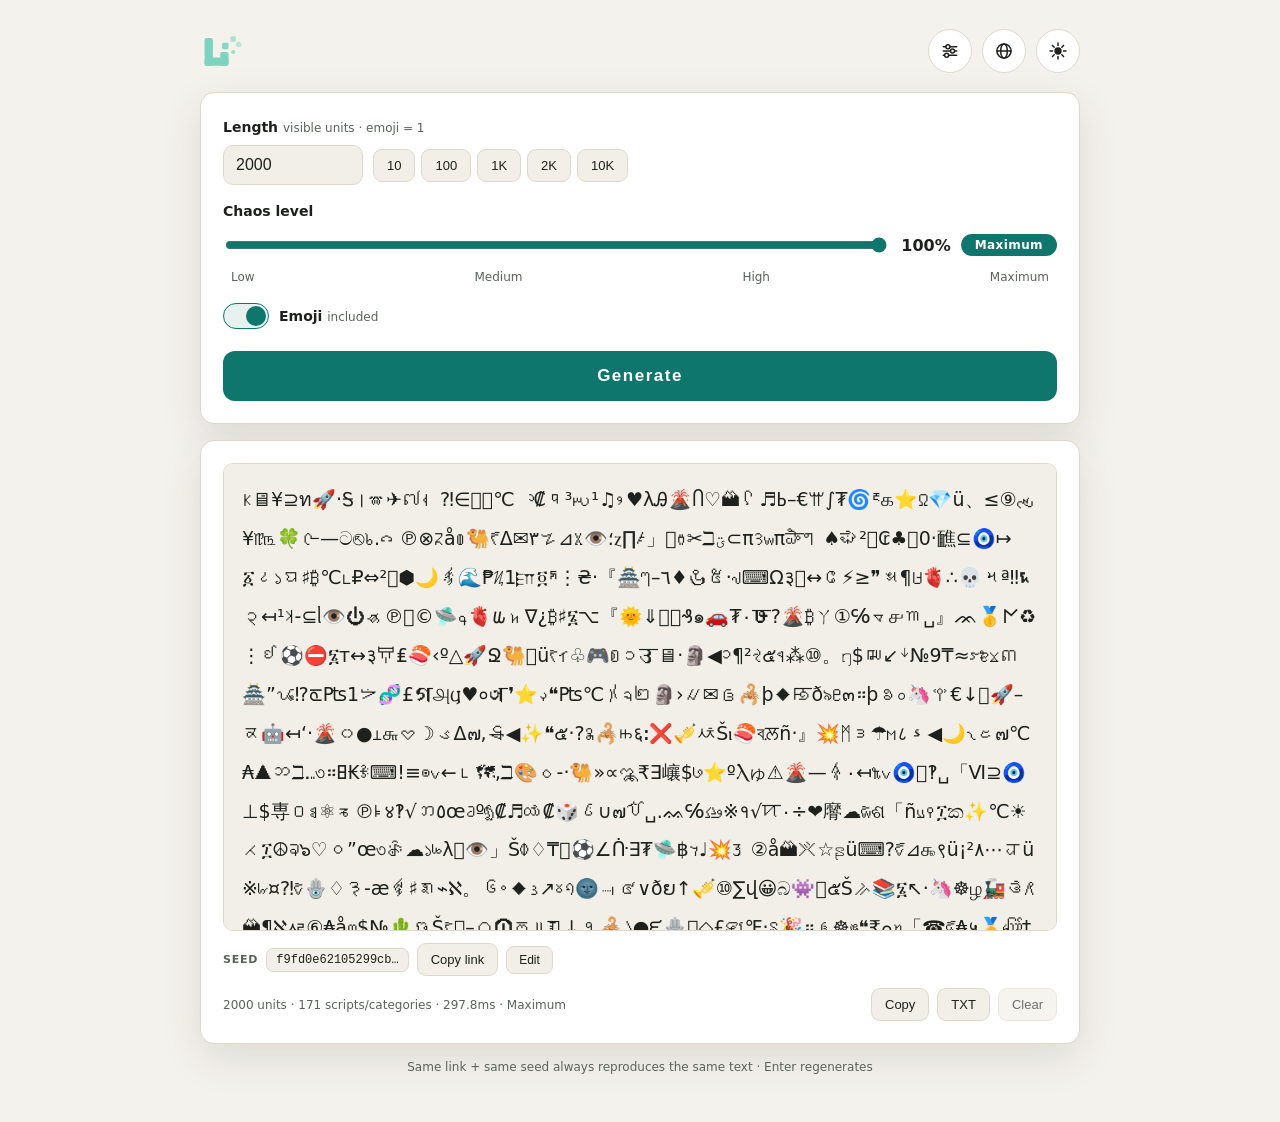
==== generator.html @ ec0bfb4d "Publish Unicode Chaos Generator: bilingual landing, 170-script engine, reproducible seeds Static zer" ====
<!DOCTYPE html>
<html lang="en" dir="ltr" data-theme="dark">
<head>
<meta charset="UTF-8" />
<meta name="viewport" content="width=device-width, initial-scale=1.0" />
<meta name="color-scheme" content="dark light" />
<title>Unicode Chaos</title>
<script>
try {
  var _l = new URLSearchParams(location.search).get('lang') || localStorage.getItem('chaos-lang')
    || ((navigator.language || 'en').toLowerCase().indexOf('ar') === 0 ? 'ar' : 'en');
  if (_l !== 'ar') _l = 'en';
  document.documentElement.lang = _l;
  document.documentElement.dir = _l === 'ar' ? 'rtl' : 'ltr';
  var _t = localStorage.getItem('chaos-theme');
  if (_t !== 'dark' && _t !== 'light') _t = (matchMedia('(prefers-color-scheme: light)').matches) ? 'light' : 'dark';
  document.documentElement.dataset.theme = _t;
} catch (e) {}
</script>
<link rel="icon" href="favicon.svg" type="image/svg+xml" />
<link rel="icon" href="favicon-32.png" sizes="32x32" type="image/png" />
<link rel="apple-touch-icon" href="apple-touch-icon.png" />
<meta name="theme-color" content="#101210" />
<link rel="stylesheet" href="style.css" />
</head>
<body>
<main class="card">
  <header class="top gen-top">
    <a class="brandmark" href="index.html" data-keeplang data-i18n-aria="home" aria-label="Back to start"><img src="favicon.svg" alt="Unicode Chaos" width="46" height="46" /></a>
    <div class="top-actions">
      <button id="advBtn" class="iconbtn" type="button" data-i18n-aria="advanced" aria-label="Advanced settings" aria-haspopup="dialog">
        <svg viewBox="0 0 24 24" aria-hidden="true"><g stroke="currentColor" stroke-width="1.8" stroke-linecap="round"><line x1="4" y1="7" x2="20" y2="7"/><line x1="4" y1="12" x2="20" y2="12"/><line x1="4" y1="17" x2="20" y2="17"/></g><g fill="var(--card)" stroke="currentColor" stroke-width="1.8"><circle cx="9.5" cy="7" r="2.4"/><circle cx="15" cy="12" r="2.4"/><circle cx="8" cy="17" r="2.4"/></g></svg>
        <span class="dot" id="advDot" hidden></span>
      </button>
      <div class="langwrap">
        <button id="langToggle" class="iconbtn" type="button" data-i18n-aria="language" aria-label="Language" aria-haspopup="menu" aria-expanded="false">
          <svg viewBox="0 0 24 24" aria-hidden="true" fill="none" stroke="currentColor" stroke-width="1.8"><circle cx="12" cy="12" r="8.5"/><ellipse cx="12" cy="12" rx="4" ry="8.5"/><line x1="3.5" y1="12" x2="20.5" y2="12" stroke-linecap="round"/></svg>
        </button>
        <div id="langMenu" class="langmenu" role="menu" hidden>
          <button type="button" role="menuitemradio" data-lang="ar"><b>العربية</b><span>Arabic · right-to-left</span></button>
          <button type="button" role="menuitemradio" data-lang="en"><b>English</b><span>الإنجليزية · left-to-right</span></button>
        </div>
      </div>
      <button id="theme" type="button" data-i18n-aria="theme" aria-label="Dark / light">
        <svg class="ic-moon" viewBox="0 0 24 24" aria-hidden="true"><defs><mask id="mcut"><rect width="24" height="24" fill="#fff"/><circle cx="17.5" cy="7.5" r="6.5" fill="#000"/></mask></defs><circle cx="12" cy="12" r="8" fill="currentColor" mask="url(#mcut)"/></svg>
        <svg class="ic-sun" viewBox="0 0 24 24" aria-hidden="true"><circle cx="12" cy="12" r="4.4" fill="currentColor"/><g stroke="currentColor" stroke-width="1.8" stroke-linecap="round"><line x1="12" y1="2.5" x2="12" y2="5.5"/><line x1="12" y1="18.5" x2="12" y2="21.5"/><line x1="2.5" y1="12" x2="5.5" y2="12"/><line x1="18.5" y1="12" x2="21.5" y2="12"/><line x1="5.3" y1="5.3" x2="7.4" y2="7.4"/><line x1="16.6" y1="16.6" x2="18.7" y2="18.7"/><line x1="5.3" y1="18.7" x2="7.4" y2="16.6"/><line x1="16.6" y1="7.4" x2="18.7" y2="5.3"/></g></svg>
      </button>
    </div>
  </header>

  <section class="panel">
    <label class="row-label" for="len"><span data-i18n="length">Length</span> <span class="hint" data-i18n="lenHint">visible units · emoji = 1</span></label>
    <div class="row">
      <input id="len" type="number" value="2000" min="1" max="100000" />
      <div class="presets">
        <button data-preset="10">10</button>
        <button data-preset="100">100</button>
        <button data-preset="1000">1K</button>
        <button data-preset="2000">2K</button>
        <button data-preset="10000">10K</button>
      </div>
    </div>

    <label class="row-label" for="chaos" data-i18n="chaos">Chaos level</label>
    <div class="row">
      <input id="chaos" type="range" min="0" max="100" value="100" />
      <span id="chaosVal">100%</span>
      <span id="levelName" class="badge" data-level="maximum">Maximum</span>
    </div>
    <div class="scale"><span class="tick" data-value="10" data-i18n="low">Low</span><span class="tick" data-value="40" data-i18n="medium">Medium</span><span class="tick" data-value="70" data-i18n="high">High</span><span class="tick" data-value="100" data-i18n="maximum">Maximum</span></div>

    <div class="row switchrow">
      <input type="checkbox" id="emojiToggle" class="switch" checked />
      <label for="emojiToggle" class="switchlabel"><span data-i18n="emoji">Emoji</span> <span id="emojiState" class="hint">included</span></label>
    </div>

    <button id="generate" class="big" data-i18n="generate">Generate</button>
  </section>

  <section class="panel">
    <div id="output" class="output" aria-live="polite" title="Click to select all" tabindex="0"></div>
    <div class="seedrow">
      <span class="seedlabel" data-i18n="seed">seed</span>
      <code id="seed">—</code>
      <button id="share" data-i18n="share">Copy link</button>
      <button id="seedEdit" class="mini" data-i18n="edit">Edit</button>
    </div>
    <div class="seededit" id="seedEditRow" hidden>
      <input id="customSeed" type="text" dir="ltr" autocomplete="off" autocapitalize="off" spellcheck="false" data-i18n-ph="seedPh" placeholder="Type anything — even keyboard mashing…" maxlength="200" />
      <button id="seedApply" class="mini" data-i18n="apply">Use</button>
      <button id="seedRandom" class="mini" data-i18n="random">Random</button>
      <code id="seedHash">—</code>
    </div>
    <p class="hint seedhint" id="seedHint" data-i18n="seedHint" hidden>Latin letters only · same text gives same output</p>
    <div class="foot">
      <span id="stats"></span>
      <div class="actions">
        <button id="copy" data-i18n="copy">Copy</button>
        <button id="download">TXT</button>
        <button id="clear" class="ghost" data-i18n="clear">Clear</button>
      </div>
    </div>
  </section>

  <p class="tiny" data-i18n="tiny">Same link + same seed always reproduces the same text · Enter regenerates</p>
</main>

<div class="modalback" id="advModal" hidden>
  <div class="modal" role="dialog" aria-modal="true" aria-labelledby="advTitle">
    <div class="mhead">
      <h2 id="advTitle" data-i18n="advanced">Advanced — choose scripts &amp; categories</h2>
      <button id="advClose" class="iconbtn" type="button" data-i18n-aria="close" aria-label="Close">
        <svg viewBox="0 0 24 24" aria-hidden="true"><g stroke="currentColor" stroke-width="2" stroke-linecap="round"><line x1="6" y1="6" x2="18" y2="18"/><line x1="18" y1="6" x2="6" y2="18"/></g></svg>
      </button>
    </div>
    <input id="scriptFilter" type="search" data-i18n-ph="filterPh" placeholder="Filter scripts…" aria-label="Filter scripts" autocomplete="off" />
    <div id="catList" class="catlist"></div>
    <div id="scriptGroups"></div>
    <div class="advfoot">
      <span id="selCount" class="hint"></span>
      <span class="advbtns"><button id="selAll" type="button" data-i18n="all">All</button><button id="selNone" type="button" data-i18n="none">None</button></span>
    </div>
  </div>
</div>

<script src="js/fallback-data.js"></script>
<script src="js/entropy.js"></script>
<script src="js/random.js"></script>
<script src="js/weights.js"></script>
<script src="js/diversity.js"></script>
<script src="js/unicode.js"></script>
<script src="js/generator.js"></script>
<script src="js/site.js"></script>
<script src="js/app.js"></script>
</body>
</html>
---- style.css ----
/* Calm single-hue theme: warm neutrals + one teal accent. No rainbow gradients. */
:root {
  --radius: 14px;
}
[data-theme="dark"] {
  --bg: #101210;
  --card: #181b18;
  --panel: #1e221e;
  --field: #121412;
  --line: #2c332c;
  --txt: #eceee8;
  --mut: #9aa39a;
  --acc: #7dd3c0;
  --acc-ink: #0c1f1a;
  --acc-soft: rgba(125, 211, 192, .12);
  --shadow: 0 18px 50px rgba(0, 0, 0, .45);
}
[data-theme="light"] {
  --bg: #f4f2ec;
  --card: #ffffff;
  --panel: #f8f7f2;
  --field: #f1efe7;
  --line: #ddd8ca;
  --txt: #1e201d;
  --mut: #5b625b;
  --acc: #0f766e;
  --acc-ink: #ffffff;
  --acc-soft: rgba(15, 118, 110, .1);
  --shadow: 0 14px 40px rgba(60, 60, 50, .12);
}

* { box-sizing: border-box; }
html { -webkit-text-size-adjust: 100%; }
body {
  margin: 0; min-height: 100vh; color: var(--txt); background: var(--bg);
  font-family: system-ui, "Segoe UI", Arial, sans-serif;
  display: flex; justify-content: center; padding: 28px 14px 48px;
  transition: background .25s, color .25s;
}
.card { width: min(880px, 100%); }
.top {
  display: flex; justify-content: space-between; align-items: flex-start;
  gap: 12px; margin-bottom: 18px;
}
h1 { margin: 0; font-size: clamp(24px, 4vw, 34px); letter-spacing: .5px; font-weight: 800; }
.brand { display: flex; gap: 13px; align-items: center; }
.brand img { flex: none; width: 46px; height: 46px; border-radius: 12px; }
/* generator header: logo only + actions */
.gen-top { align-items: center; }
.brandmark { display: inline-flex; line-height: 0; border-radius: 12px; }
.brandmark img { width: 46px; height: 46px; display: block; }
.top-actions { display: flex; align-items: center; gap: 10px; }
.langbtn {
  background: var(--card); color: var(--txt); border: 1px solid var(--line);
  border-radius: 9px; padding: 8px 14px; cursor: pointer; font-size: 13px; font-weight: 700;
  transition: border-color .15s, transform .1s;
}
.langbtn:hover { border-color: var(--acc); }
.langbtn:active { transform: scale(.95); }
#theme svg { width: 20px; height: 20px; }
[data-theme="dark"] .ic-sun { display: none; }
[data-theme="light"] .ic-moon { display: none; }
/* compact seed editor (random by default; Edit reveals this row) */
.seededit {
  display: flex; align-items: center; gap: 8px; margin-top: 10px; flex-wrap: wrap;
}
.seededit[hidden] { display: none; }
.mini {
  background: var(--field); color: var(--txt); border: 1px solid var(--line);
  border-radius: 8px; padding: 6px 12px; cursor: pointer; font-size: 12px; white-space: nowrap;
  transition: border-color .15s, transform .1s;
}
.mini:hover { border-color: var(--acc); }
.mini:active { transform: scale(.95); }
.mini.on { border-color: var(--acc); background: var(--acc-soft); }
.seedhint { margin: 6px 0 0; }
#customSeed {
  flex: 1; min-width: 140px; padding: 8px 11px; font-size: 14px; border-radius: 9px;
  border: 1px solid var(--line); background: var(--card); color: var(--txt);
  outline: none; font-family: ui-monospace, Menlo, Consolas, monospace;
  transition: border-color .15s, box-shadow .15s;
}
#customSeed:focus { border-color: var(--acc); box-shadow: 0 0 0 3px var(--acc-soft); }
#seedHash { font-family: ui-monospace, Menlo, Consolas, monospace; font-size: 12px; color: var(--acc); }
/* bilingual empty-output hint */
.output:empty::before { content: "Press Generate…"; color: var(--mut); }
html[lang="ar"] .output:empty::before { content: "اضغط ولّد…"; }
/* RTL correctness: no letter-spacing on Arabic, mirror the switch knob */
[dir="rtl"] .big, [dir="rtl"] .badge, [dir="rtl"] .seedlabel { letter-spacing: 0; }
[dir="rtl"] .switch::after { left: auto; right: 2px; }
[dir="rtl"] .switch:checked::after { left: auto; right: 22px; }
.sub { color: var(--mut); font-size: 13.5px; margin: 6px 0 0; max-width: 60ch; line-height: 1.5; }
#theme {
  flex: none; width: 44px; height: 44px; border-radius: 50%;
  border: 1px solid var(--line); background: var(--card); color: var(--txt);
  font-size: 19px; cursor: pointer; transition: border-color .15s, transform .1s;
  display: inline-flex; align-items: center; justify-content: center;
}
#theme:hover { border-color: var(--acc); }
#theme:active { transform: scale(.93); }
.panel {
  background: var(--card); border: 1px solid var(--line); border-radius: var(--radius);
  padding: 22px; margin-bottom: 16px; box-shadow: var(--shadow);
  transition: background .25s, border-color .25s;
}
.row-label { display: block; font-weight: 700; margin: 4px 0 10px; font-size: 14px; }
.row-label:not(:first-child) { margin-top: 18px; }
.hint { color: var(--mut); font-weight: 400; font-size: 12px; }
.row { display: flex; gap: 10px; align-items: center; flex-wrap: wrap; }
#len {
  width: 140px; padding: 10px 12px; font-size: 16px; border-radius: 10px;
  border: 1px solid var(--line); background: var(--field); color: var(--txt);
  outline: none; transition: border-color .15s, box-shadow .15s;
}
#len:focus { border-color: var(--acc); box-shadow: 0 0 0 3px var(--acc-soft); }
.presets { display: flex; gap: 6px; flex-wrap: wrap; }
.presets button, #copy, #download, #clear, #share {
  background: var(--field); color: var(--txt); border: 1px solid var(--line);
  border-radius: 9px; padding: 8px 13px; cursor: pointer; font-size: 13px;
  transition: border-color .15s, transform .1s, background .15s;
}
.presets button:hover, #copy:hover, #download:hover, #share:hover { border-color: var(--acc); }
.presets button:active, #copy:active, #download:active, #share:active { transform: scale(.95); }
.presets button.on { border-color: var(--acc); background: var(--acc-soft); }
#clear.ghost { opacity: .65; }
#clear.ghost:hover { opacity: 1; }
#share { white-space: nowrap; }
#chaos { flex: 1; min-width: 160px; accent-color: var(--acc); cursor: pointer; height: 28px; }
#chaosVal { font-variant-numeric: tabular-nums; font-weight: 700; min-width: 52px; text-align: right; }
.badge {
  border-radius: 20px; padding: 4px 14px; font-size: 12px; font-weight: 800;
  background: var(--acc); color: var(--acc-ink); letter-spacing: .4px;
}
.scale { display: flex; justify-content: space-between; color: var(--mut); font-size: 12px; margin-top: 6px; }
.scale .tick { cursor: pointer; padding: 3px 8px; border-radius: 6px; transition: background .15s, color .15s; }
.scale .tick:hover { color: var(--txt); background: var(--acc-soft); }
.big {
  width: 100%; margin-top: 22px; padding: 15px; font-size: 17px; font-weight: 800;
  letter-spacing: 1.5px; border: 0; border-radius: 12px; cursor: pointer;
  color: var(--acc-ink); background: var(--acc);
  transition: filter .15s, transform .08s;
}
.big:hover { filter: brightness(1.06); }
.big:active { transform: scale(.99); }
.big:disabled { opacity: .6; cursor: wait; }
.switchrow { margin-top: 16px; gap: 10px; }
.switch {
  appearance: none; -webkit-appearance: none; flex: none;
  width: 46px; height: 26px; border-radius: 20px; margin: 0; cursor: pointer;
  background: var(--field); border: 1px solid var(--line); position: relative;
  transition: background .15s, border-color .15s;
}
.switch::after {
  content: ""; position: absolute; top: 2px; left: 2px;
  width: 20px; height: 20px; border-radius: 50%; background: var(--mut);
  transition: left .15s, background .15s;
}
.switch:checked { background: var(--acc-soft); border-color: var(--acc); }
.switch:checked::after { left: 22px; background: var(--acc); }
.switch:focus-visible { outline: none; box-shadow: 0 0 0 3px var(--acc-soft); }
.switchlabel { font-weight: 700; font-size: 14px; cursor: pointer; }
/* round top-bar icon buttons (settings / language / theme) */
.iconbtn {
  position: relative; flex: none; width: 44px; height: 44px; border-radius: 50%;
  border: 1px solid var(--line); background: var(--card); color: var(--txt);
  cursor: pointer; display: inline-flex; align-items: center; justify-content: center;
  transition: border-color .15s, transform .1s;
}
.iconbtn:hover { border-color: var(--acc); }
.iconbtn:active { transform: scale(.93); }
.iconbtn svg { width: 20px; height: 20px; }
.iconbtn .dot {
  position: absolute; top: 7px; inset-inline-end: 7px;
  width: 9px; height: 9px; border-radius: 50%; background: var(--acc);
}
/* language menu */
.langwrap { position: relative; }
.langmenu {
  position: absolute; top: calc(100% + 8px); inset-inline-end: 0; z-index: 40;
  min-width: 230px; background: var(--card); border: 1px solid var(--line);
  border-radius: 12px; box-shadow: var(--shadow); padding: 6px;
}
.langmenu button {
  display: flex; flex-direction: column; gap: 2px; width: 100%; text-align: start;
  background: none; border: 0; border-radius: 8px; padding: 9px 12px; cursor: pointer;
  color: var(--txt); font-size: 14px;
}
.langmenu button:hover { background: var(--acc-soft); }
.langmenu button b { font-weight: 800; }
.langmenu button span { color: var(--mut); font-size: 12px; }
.langmenu button[aria-checked="true"] b::after { content: " ✓"; color: var(--acc); }
/* advanced modal */
.modalback {
  position: fixed; inset: 0; z-index: 50; background: rgba(0, 0, 0, .5);
  display: flex; align-items: flex-start; justify-content: center;
  padding: 5vh 14px; overflow: auto;
}
.modalback[hidden] { display: none; }
.modal {
  width: min(720px, 100%); max-height: 88vh; overflow: auto;
  background: var(--card); border: 1px solid var(--line); border-radius: 16px;
  box-shadow: var(--shadow); padding: 18px; font-size: 13px;
}
.mhead { display: flex; justify-content: space-between; align-items: center; gap: 10px; margin-bottom: 12px; }
.mhead h2 { margin: 0; font-size: 17px; font-weight: 800; }
.mhead .iconbtn { width: 36px; height: 36px; }
.mhead .iconbtn svg { width: 16px; height: 16px; }
.modal .catlist { margin: 12px 0; }
body.noscroll { overflow: hidden; }
#scriptFilter {
  padding: 8px 11px; font-size: 13px; border-radius: 9px;
  border: 1px solid var(--line); background: var(--card); color: var(--txt); outline: none;
}
#scriptFilter:focus { border-color: var(--acc); box-shadow: 0 0 0 3px var(--acc-soft); }
.catlist { display: flex; flex-wrap: wrap; gap: 6px 14px; }
.sgrouphead {
  display: flex; justify-content: space-between; align-items: center;
  font-weight: 700; font-size: 12.5px; margin-bottom: 7px; color: var(--txt);
}
.checkgrid {
  display: grid; grid-template-columns: repeat(auto-fill, minmax(128px, 1fr));
  gap: 3px 10px;
}
.chk {
  display: flex; align-items: center; gap: 7px; padding: 3px 4px;
  border-radius: 6px; cursor: pointer; white-space: nowrap; overflow: hidden;
  text-overflow: ellipsis; transition: background .12s;
}
.chk:hover { background: var(--acc-soft); }
.chk input { accent-color: var(--acc); width: 15px; height: 15px; margin: 0; flex: none; cursor: pointer; }
.advfoot { display: flex; justify-content: space-between; align-items: center; gap: 10px; flex-wrap: wrap; }
.advbtns { display: flex; gap: 6px; }
.advbtns button, .advfoot button {
  background: var(--card); color: var(--txt); border: 1px solid var(--line);
  border-radius: 8px; padding: 5px 12px; cursor: pointer; font-size: 12px;
  transition: border-color .15s, transform .1s;
}
.advbtns button:hover, .advfoot button:hover { border-color: var(--acc); }
.advbtns button:active, .advfoot button:active { transform: scale(.95); }
.sgrouphead .advbtns button { padding: 3px 10px; font-size: 11px; }
.output {
  min-height: 220px; max-height: 52vh; overflow: auto;
  padding: 16px 18px; border: 1px solid var(--line); border-radius: 10px;
  background: var(--field); line-height: 2.05; font-size: clamp(16px, 2.4vw, 19px);
  word-break: break-all; white-space: pre-wrap; cursor: text;
  transition: border-color .2s, background .25s;
}
.output:focus { border-color: var(--acc); outline: none; }
.output:empty::before { content: "Press Generate…"; color: var(--mut); }
.output.flash { animation: pop .35s ease; }
@keyframes pop {
  0% { border-color: var(--acc); box-shadow: 0 0 0 3px var(--acc-soft); }
  100% { box-shadow: none; }
}
.seedrow {
  display: flex; align-items: center; gap: 8px; margin-top: 12px;
  font-size: 12px; color: var(--mut); flex-wrap: wrap;
}
.seedlabel { font-weight: 700; text-transform: uppercase; letter-spacing: .8px; font-size: 11px; }
#seed {
  font-family: ui-monospace, "SF Mono", Menlo, Consolas, monospace;
  background: var(--field); border: 1px solid var(--line); border-radius: 7px;
  padding: 4px 9px; color: var(--txt); font-size: 12px; word-break: break-all;
}
.foot {
  display: flex; justify-content: space-between; align-items: center;
  gap: 10px; margin-top: 12px; flex-wrap: wrap;
}
#stats { color: var(--mut); font-size: 12px; font-variant-numeric: tabular-nums; }
#stats b { color: var(--txt); }
.actions { display: flex; gap: 8px; flex-wrap: wrap; }
.tiny { color: var(--mut); font-size: 12px; text-align: center; margin: 4px 0 0; }

@media (max-width: 560px) {
  body { padding: 16px 10px 36px; }
  .panel { padding: 16px; }
  #len { width: 100%; }
  .top { align-items: center; }
  .sub { font-size: 12.5px; }
  .foot { flex-direction: column; align-items: stretch; }
  .actions { display: grid; grid-template-columns: 1fr 1fr 1fr; }
  .actions button { padding: 10px 6px; }
}
@media (prefers-reduced-motion: reduce) {
  * { animation: none !important; transition: none !important; }
}
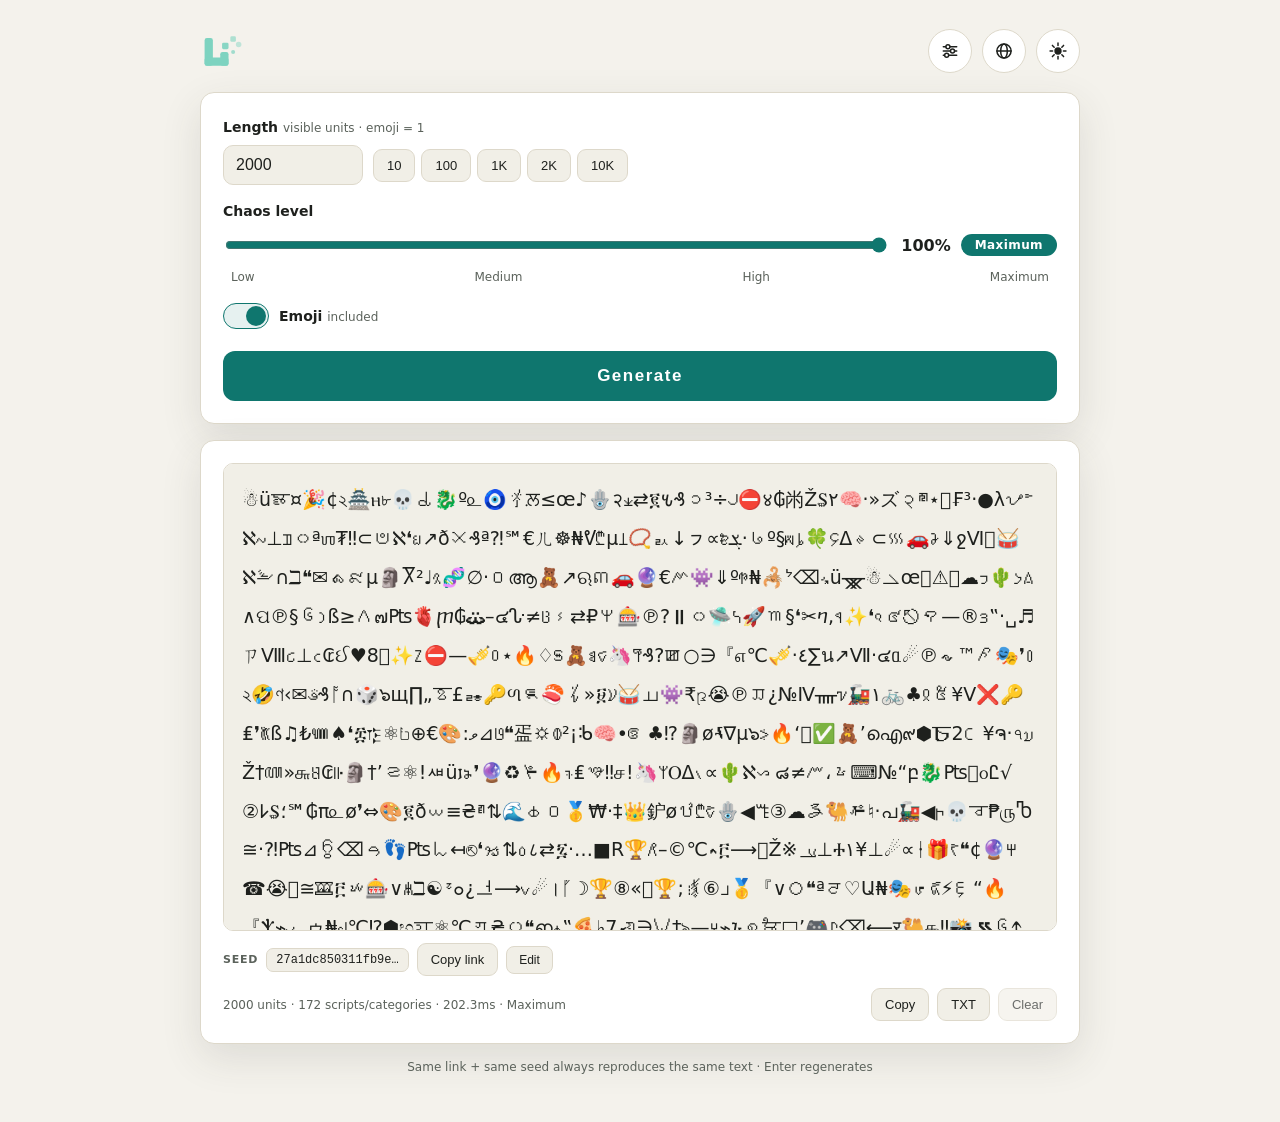
==== commit 90f2152b: "Add full device support: safe-area insets, small-screen breakpoints, no iOS zoom" ====
--- a/generator.html
+++ b/generator.html
@@ -2,7 +2,7 @@
 <html lang="en" dir="ltr" data-theme="dark">
 <head>
 <meta charset="UTF-8" />
-<meta name="viewport" content="width=device-width, initial-scale=1.0" />
+<meta name="viewport" content="width=device-width, initial-scale=1.0, viewport-fit=cover" />
 <meta name="color-scheme" content="dark light" />
 <title>Unicode Chaos</title>
 <script>
--- a/style.css
+++ b/style.css
@@ -32,9 +32,10 @@
 * { box-sizing: border-box; }
 html { -webkit-text-size-adjust: 100%; }
 body {
-  margin: 0; min-height: 100vh; color: var(--txt); background: var(--bg);
+  margin: 0; min-height: 100vh; min-height: 100svh; color: var(--txt); background: var(--bg);
   font-family: system-ui, "Segoe UI", Arial, sans-serif;
-  display: flex; justify-content: center; padding: 28px 14px 48px;
+  display: flex; justify-content: center;
+  padding: calc(28px + env(safe-area-inset-top)) max(14px, env(safe-area-inset-right)) calc(48px + env(safe-area-inset-bottom)) max(14px, env(safe-area-inset-left));
   transition: background .25s, color .25s;
 }
 .card { width: min(880px, 100%); }
@@ -272,7 +273,7 @@
 .tiny { color: var(--mut); font-size: 12px; text-align: center; margin: 4px 0 0; }
 
 @media (max-width: 560px) {
-  body { padding: 16px 10px 36px; }
+  body { padding: calc(16px + env(safe-area-inset-top)) max(10px, env(safe-area-inset-right)) calc(36px + env(safe-area-inset-bottom)) max(10px, env(safe-area-inset-left)); }
   .panel { padding: 16px; }
   #len { width: 100%; }
   .top { align-items: center; }
@@ -281,6 +282,24 @@
   .actions { display: grid; grid-template-columns: 1fr 1fr 1fr; }
   .actions button { padding: 10px 6px; }
 }
+@media (max-width: 768px) {
+  input, select, textarea { font-size: 16px; }
+}
+@media (max-width: 480px) {
+  .top-actions { gap: 8px; }
+  #theme, .iconbtn { width: 40px; height: 40px; }
+  .modalback { padding: 3vh 8px; }
+  .modal { padding: 14px; }
+  .checkgrid { grid-template-columns: repeat(auto-fill, minmax(112px, 1fr)); }
+  .advfoot { align-items: stretch; flex-direction: column; }
+  .advbtns { justify-content: flex-end; }
+  #seedHash { display: none; }
+}
+@media (max-width: 420px) {
+  #chaos { flex-basis: 100%; width: 100%; }
+  .scale { flex-wrap: wrap; row-gap: 4px; }
+  .seedrow { gap: 6px; }
+}
 @media (prefers-reduced-motion: reduce) {
   * { animation: none !important; transition: none !important; }
 }
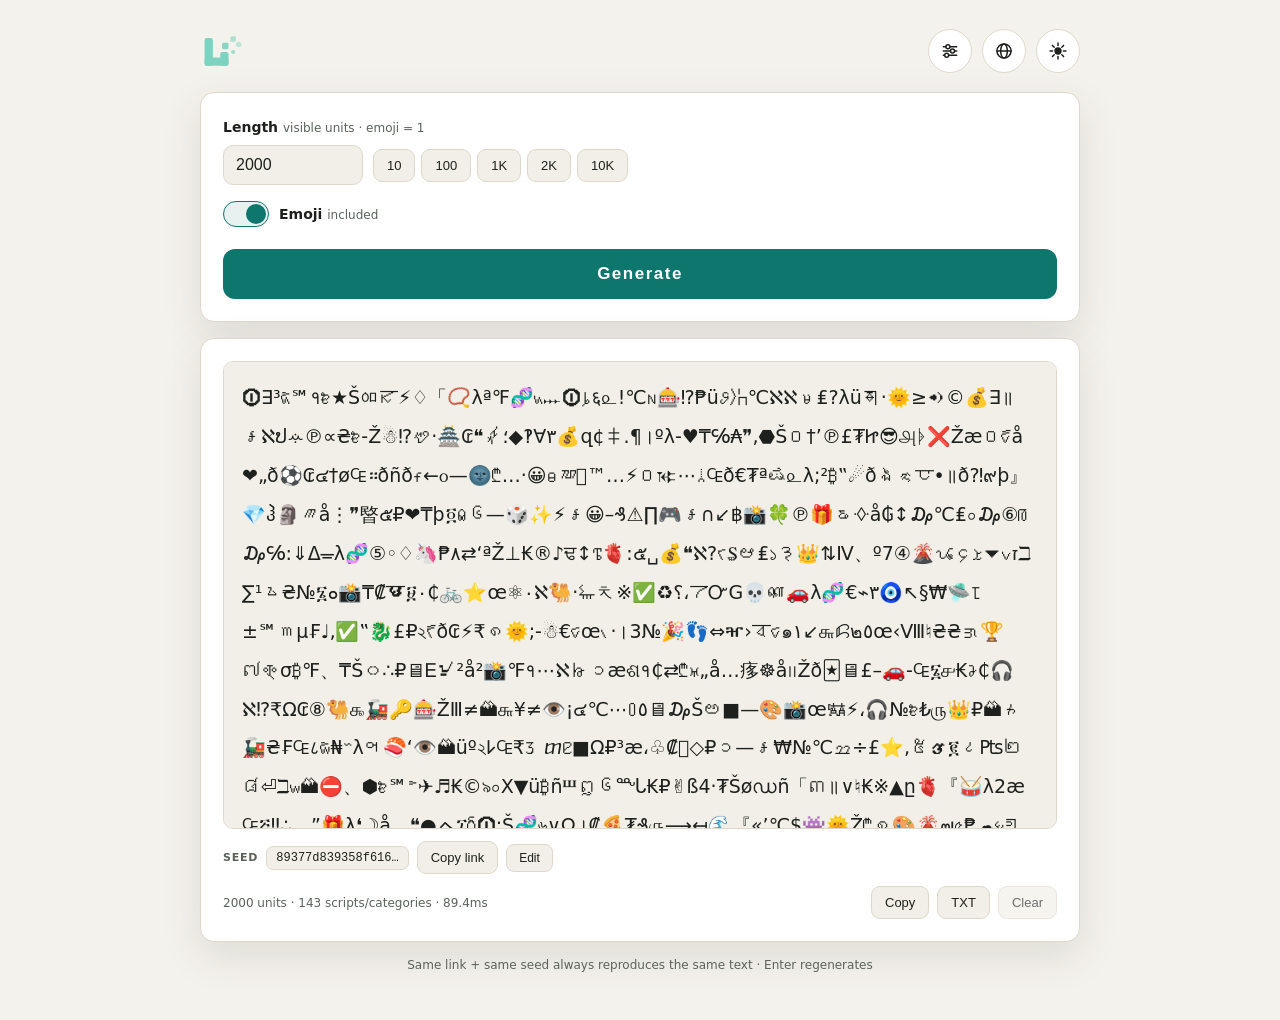
==== commit e483ebac: "Make selection 100% uniform: drop weights, diversity rules and chaos slider" ====
--- a/generator.html
+++ b/generator.html
@@ -61,14 +61,6 @@
       </div>
     </div>
 
-    <label class="row-label" for="chaos" data-i18n="chaos">Chaos level</label>
-    <div class="row">
-      <input id="chaos" type="range" min="0" max="100" value="100" />
-      <span id="chaosVal">100%</span>
-      <span id="levelName" class="badge" data-level="maximum">Maximum</span>
-    </div>
-    <div class="scale"><span class="tick" data-value="10" data-i18n="low">Low</span><span class="tick" data-value="40" data-i18n="medium">Medium</span><span class="tick" data-value="70" data-i18n="high">High</span><span class="tick" data-value="100" data-i18n="maximum">Maximum</span></div>
-
     <div class="row switchrow">
       <input type="checkbox" id="emojiToggle" class="switch" checked />
       <label for="emojiToggle" class="switchlabel"><span data-i18n="emoji">Emoji</span> <span id="emojiState" class="hint">included</span></label>
@@ -126,8 +118,6 @@
 <script src="js/fallback-data.js"></script>
 <script src="js/entropy.js"></script>
 <script src="js/random.js"></script>
-<script src="js/weights.js"></script>
-<script src="js/diversity.js"></script>
 <script src="js/unicode.js"></script>
 <script src="js/generator.js"></script>
 <script src="js/site.js"></script>
--- a/style.css
+++ b/style.css
@@ -87,7 +87,7 @@
 .output:empty::before { content: "Press Generate…"; color: var(--mut); }
 html[lang="ar"] .output:empty::before { content: "اضغط ولّد…"; }
 /* RTL correctness: no letter-spacing on Arabic, mirror the switch knob */
-[dir="rtl"] .big, [dir="rtl"] .badge, [dir="rtl"] .seedlabel { letter-spacing: 0; }
+[dir="rtl"] .big, [dir="rtl"] .seedlabel { letter-spacing: 0; }
 [dir="rtl"] .switch::after { left: auto; right: 2px; }
 [dir="rtl"] .switch:checked::after { left: auto; right: 22px; }
 .sub { color: var(--mut); font-size: 13.5px; margin: 6px 0 0; max-width: 60ch; line-height: 1.5; }
@@ -126,15 +126,6 @@
 #clear.ghost { opacity: .65; }
 #clear.ghost:hover { opacity: 1; }
 #share { white-space: nowrap; }
-#chaos { flex: 1; min-width: 160px; accent-color: var(--acc); cursor: pointer; height: 28px; }
-#chaosVal { font-variant-numeric: tabular-nums; font-weight: 700; min-width: 52px; text-align: right; }
-.badge {
-  border-radius: 20px; padding: 4px 14px; font-size: 12px; font-weight: 800;
-  background: var(--acc); color: var(--acc-ink); letter-spacing: .4px;
-}
-.scale { display: flex; justify-content: space-between; color: var(--mut); font-size: 12px; margin-top: 6px; }
-.scale .tick { cursor: pointer; padding: 3px 8px; border-radius: 6px; transition: background .15s, color .15s; }
-.scale .tick:hover { color: var(--txt); background: var(--acc-soft); }
 .big {
   width: 100%; margin-top: 22px; padding: 15px; font-size: 17px; font-weight: 800;
   letter-spacing: 1.5px; border: 0; border-radius: 12px; cursor: pointer;
@@ -296,8 +287,6 @@
   #seedHash { display: none; }
 }
 @media (max-width: 420px) {
-  #chaos { flex-basis: 100%; width: 100%; }
-  .scale { flex-wrap: wrap; row-gap: 4px; }
   .seedrow { gap: 6px; }
 }
 @media (prefers-reduced-motion: reduce) {
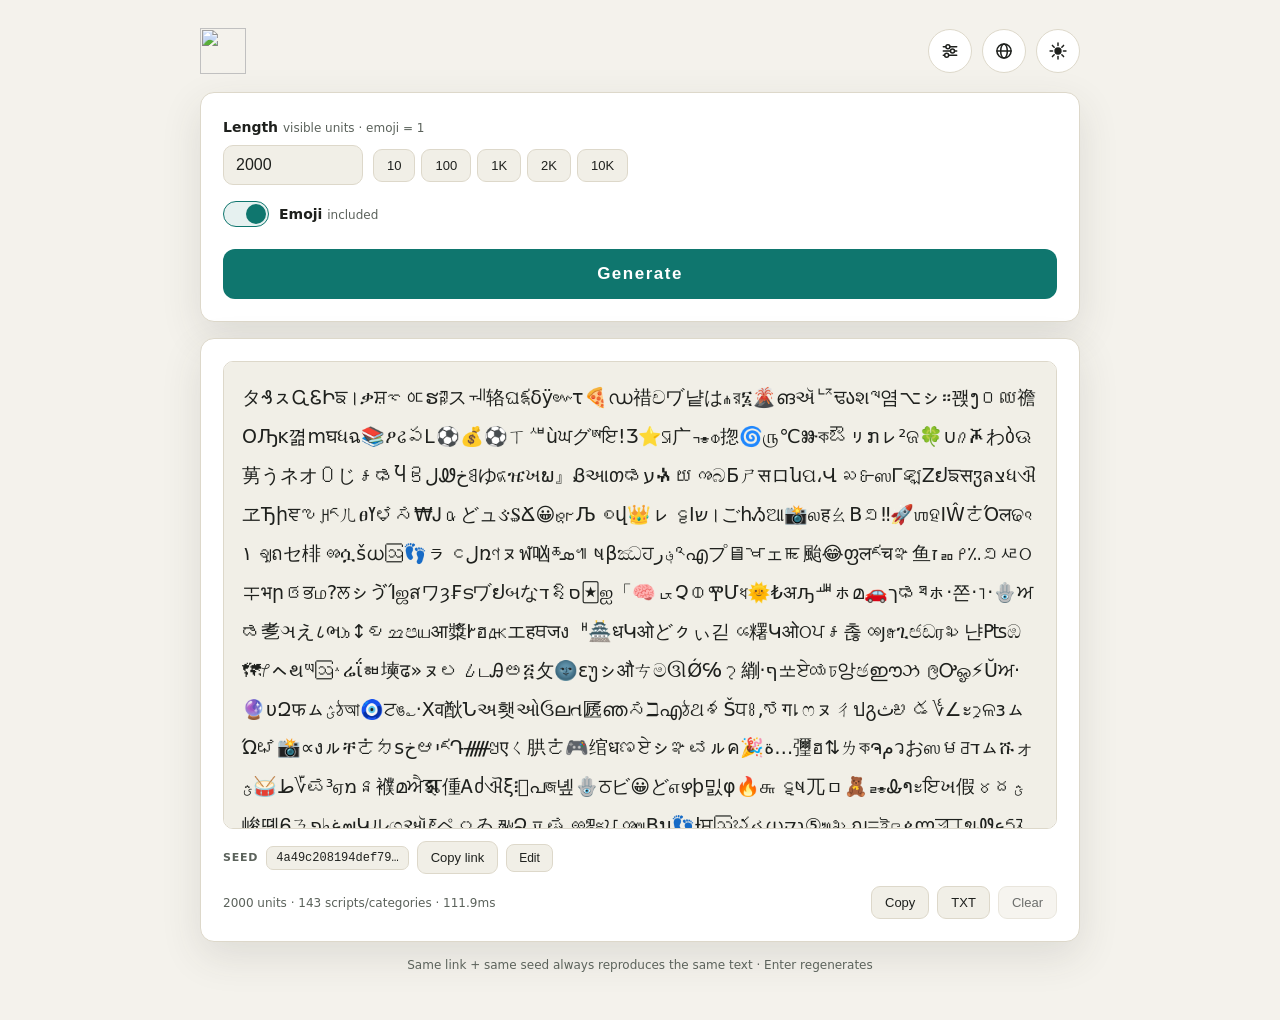
==== commit 69066bb0: "Theme-aware chaos ink + dual dark/light logos" ====
--- a/generator.html
+++ b/generator.html
@@ -26,7 +26,7 @@
 <body>
 <main class="card">
   <header class="top gen-top">
-    <a class="brandmark" href="index.html" data-keeplang data-i18n-aria="home" aria-label="Back to start"><img src="favicon.svg" alt="Unicode Chaos" width="46" height="46" /></a>
+    <a class="brandmark" href="index.html" data-keeplang data-i18n-aria="home" aria-label="Back to start"><img class="logo-for-dark" src="favicon.svg" alt="Unicode Chaos" width="46" height="46" /><img class="logo-for-light" src="favicon-dark.svg" alt="" width="46" height="46" /></a>
     <div class="top-actions">
       <button id="advBtn" class="iconbtn" type="button" data-i18n-aria="advanced" aria-label="Advanced settings" aria-haspopup="dialog">
         <svg viewBox="0 0 24 24" aria-hidden="true"><g stroke="currentColor" stroke-width="1.8" stroke-linecap="round"><line x1="4" y1="7" x2="20" y2="7"/><line x1="4" y1="12" x2="20" y2="12"/><line x1="4" y1="17" x2="20" y2="17"/></g><g fill="var(--card)" stroke="currentColor" stroke-width="1.8"><circle cx="9.5" cy="7" r="2.4"/><circle cx="15" cy="12" r="2.4"/><circle cx="8" cy="17" r="2.4"/></g></svg>
--- a/style.css
+++ b/style.css
@@ -50,6 +50,9 @@
 .gen-top { align-items: center; }
 .brandmark { display: inline-flex; line-height: 0; border-radius: 12px; }
 .brandmark img { width: 46px; height: 46px; display: block; }
+/* theme logos: light mark on dark bg, dark mark on light bg (same design) */
+[data-theme="dark"] .logo-for-light { display: none; }
+[data-theme="light"] .logo-for-dark { display: none; }
 .top-actions { display: flex; align-items: center; gap: 10px; }
 .langbtn {
   background: var(--card); color: var(--txt); border: 1px solid var(--line);
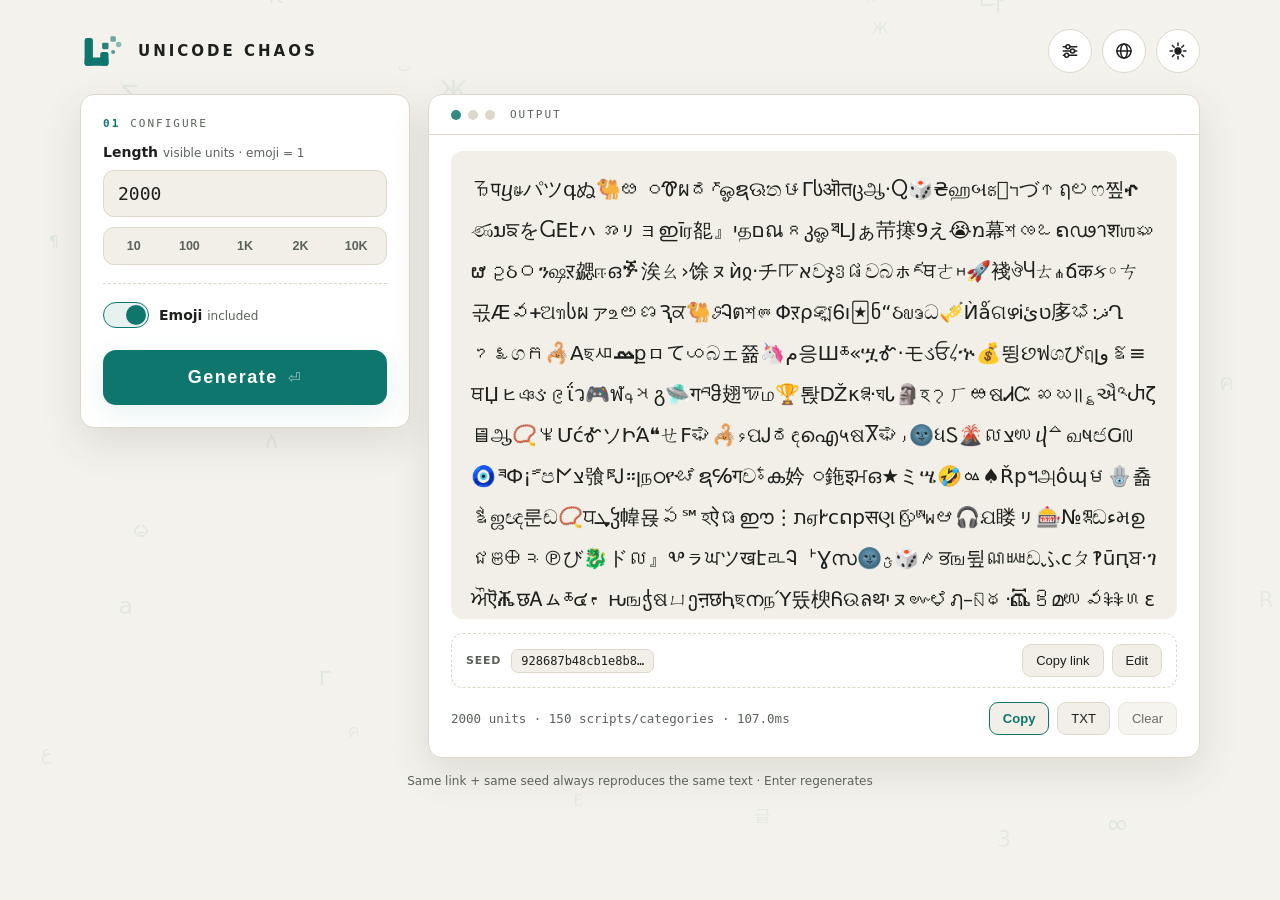
==== commit 4143707e: "Redesign generator as console: numbered controls + lab stage + glyph backdrop" ====
--- a/generator.html
+++ b/generator.html
@@ -24,9 +24,11 @@
 <link rel="stylesheet" href="style.css" />
 </head>
 <body>
-<main class="card">
-  <header class="top gen-top">
-    <a class="brandmark" href="index.html" data-keeplang data-i18n-aria="home" aria-label="Back to start"><img class="logo-for-dark" src="favicon.svg" alt="Unicode Chaos" width="46" height="46" /><img class="logo-for-light" src="favicon-dark.svg" alt="" width="46" height="46" /></a>
+<canvas id="genbg" aria-hidden="true"></canvas>
+
+<main class="console">
+  <header class="chead">
+    <a class="brandmark" href="index.html" data-keeplang data-i18n-aria="home" aria-label="Back to start"><img class="logo-for-dark" src="favicon.svg" alt="Unicode Chaos" width="46" height="46" /><img class="logo-for-light" src="favicon-dark.svg" alt="" width="46" height="46" /><span class="wordmark" aria-hidden="true">Unicode Chaos</span></a>
     <div class="top-actions">
       <button id="advBtn" class="iconbtn" type="button" data-i18n-aria="advanced" aria-label="Advanced settings" aria-haspopup="dialog">
         <svg viewBox="0 0 24 24" aria-hidden="true"><g stroke="currentColor" stroke-width="1.8" stroke-linecap="round"><line x1="4" y1="7" x2="20" y2="7"/><line x1="4" y1="12" x2="20" y2="12"/><line x1="4" y1="17" x2="20" y2="17"/></g><g fill="var(--card)" stroke="currentColor" stroke-width="1.8"><circle cx="9.5" cy="7" r="2.4"/><circle cx="15" cy="12" r="2.4"/><circle cx="8" cy="17" r="2.4"/></g></svg>
@@ -48,51 +50,59 @@
     </div>
   </header>
 
-  <section class="panel">
-    <label class="row-label" for="len"><span data-i18n="length">Length</span> <span class="hint" data-i18n="lenHint">visible units · emoji = 1</span></label>
-    <div class="row">
-      <input id="len" type="number" value="2000" min="1" max="100000" />
-      <div class="presets">
-        <button data-preset="10">10</button>
-        <button data-preset="100">100</button>
-        <button data-preset="1000">1K</button>
-        <button data-preset="2000">2K</button>
-        <button data-preset="10000">10K</button>
+  <div class="deck">
+    <section class="panel ctl">
+      <p class="eyebrow"><span data-i18n="ctlTitle">Configure</span></p>
+      <label class="row-label" for="len"><span data-i18n="length">Length</span> <span class="hint" data-i18n="lenHint">visible units · emoji = 1</span></label>
+      <div class="row lenrow">
+        <input id="len" type="number" value="2000" min="1" max="100000" />
+        <div class="presets">
+          <button data-preset="10">10</button>
+          <button data-preset="100">100</button>
+          <button data-preset="1000">1K</button>
+          <button data-preset="2000">2K</button>
+          <button data-preset="10000">10K</button>
+        </div>
       </div>
-    </div>
+      <hr class="rule" aria-hidden="true" />
+      <div class="row switchrow">
+        <input type="checkbox" id="emojiToggle" class="switch" checked />
+        <label for="emojiToggle" class="switchlabel"><span data-i18n="emoji">Emoji</span> <span id="emojiState" class="hint">included</span></label>
+      </div>
+      <button id="generate" class="big" data-i18n="generate">Generate</button>
+    </section>
 
-    <div class="row switchrow">
-      <input type="checkbox" id="emojiToggle" class="switch" checked />
-      <label for="emojiToggle" class="switchlabel"><span data-i18n="emoji">Emoji</span> <span id="emojiState" class="hint">included</span></label>
-    </div>
-
-    <button id="generate" class="big" data-i18n="generate">Generate</button>
-  </section>
-
-  <section class="panel">
-    <div id="output" class="output" aria-live="polite" title="Click to select all" tabindex="0"></div>
-    <div class="seedrow">
-      <span class="seedlabel" data-i18n="seed">seed</span>
-      <code id="seed">—</code>
-      <button id="share" data-i18n="share">Copy link</button>
-      <button id="seedEdit" class="mini" data-i18n="edit">Edit</button>
-    </div>
-    <div class="seededit" id="seedEditRow" hidden>
-      <input id="customSeed" type="text" dir="ltr" autocomplete="off" autocapitalize="off" spellcheck="false" data-i18n-ph="seedPh" placeholder="Type anything — even keyboard mashing…" maxlength="200" />
-      <button id="seedApply" class="mini" data-i18n="apply">Use</button>
-      <button id="seedRandom" class="mini" data-i18n="random">Random</button>
-      <code id="seedHash">—</code>
-    </div>
-    <p class="hint seedhint" id="seedHint" data-i18n="seedHint" hidden>Latin letters only · same text gives same output</p>
-    <div class="foot">
-      <span id="stats"></span>
-      <div class="actions">
-        <button id="copy" data-i18n="copy">Copy</button>
-        <button id="download">TXT</button>
-        <button id="clear" class="ghost" data-i18n="clear">Clear</button>
+    <section class="panel stage">
+      <div class="chrome" aria-hidden="true">
+        <span class="cdot"></span><span class="cdot"></span><span class="cdot"></span>
+        <span class="ctitle" data-i18n="outTitle">Output</span>
       </div>
-    </div>
-  </section>
+      <div id="output" class="output" aria-live="polite" title="Click to select all" tabindex="0"></div>
+      <div class="seedrow ticket">
+        <span class="seedlabel" data-i18n="seed">seed</span>
+        <code id="seed">—</code>
+        <span class="ticketbtns">
+          <button id="share" data-i18n="share">Copy link</button>
+          <button id="seedEdit" class="mini" data-i18n="edit">Edit</button>
+        </span>
+      </div>
+      <div class="seededit" id="seedEditRow" hidden>
+        <input id="customSeed" type="text" dir="ltr" autocomplete="off" autocapitalize="off" spellcheck="false" data-i18n-ph="seedPh" placeholder="Type anything — even keyboard mashing…" maxlength="200" />
+        <button id="seedApply" class="mini" data-i18n="apply">Use</button>
+        <button id="seedRandom" class="mini" data-i18n="random">Random</button>
+        <code id="seedHash">—</code>
+      </div>
+      <p class="hint seedhint" id="seedHint" data-i18n="seedHint" hidden>Latin letters only · same text gives same output</p>
+      <div class="foot">
+        <span id="stats"></span>
+        <div class="actions">
+          <button id="copy" data-i18n="copy">Copy</button>
+          <button id="download">TXT</button>
+          <button id="clear" class="ghost" data-i18n="clear">Clear</button>
+        </div>
+      </div>
+    </section>
+  </div>
 
   <p class="tiny" data-i18n="tiny">Same link + same seed always reproduces the same text · Enter regenerates</p>
 </main>
@@ -122,5 +132,6 @@
 <script src="js/generator.js"></script>
 <script src="js/site.js"></script>
 <script src="js/app.js"></script>
+<script src="js/genbg.js"></script>
 </body>
 </html>
